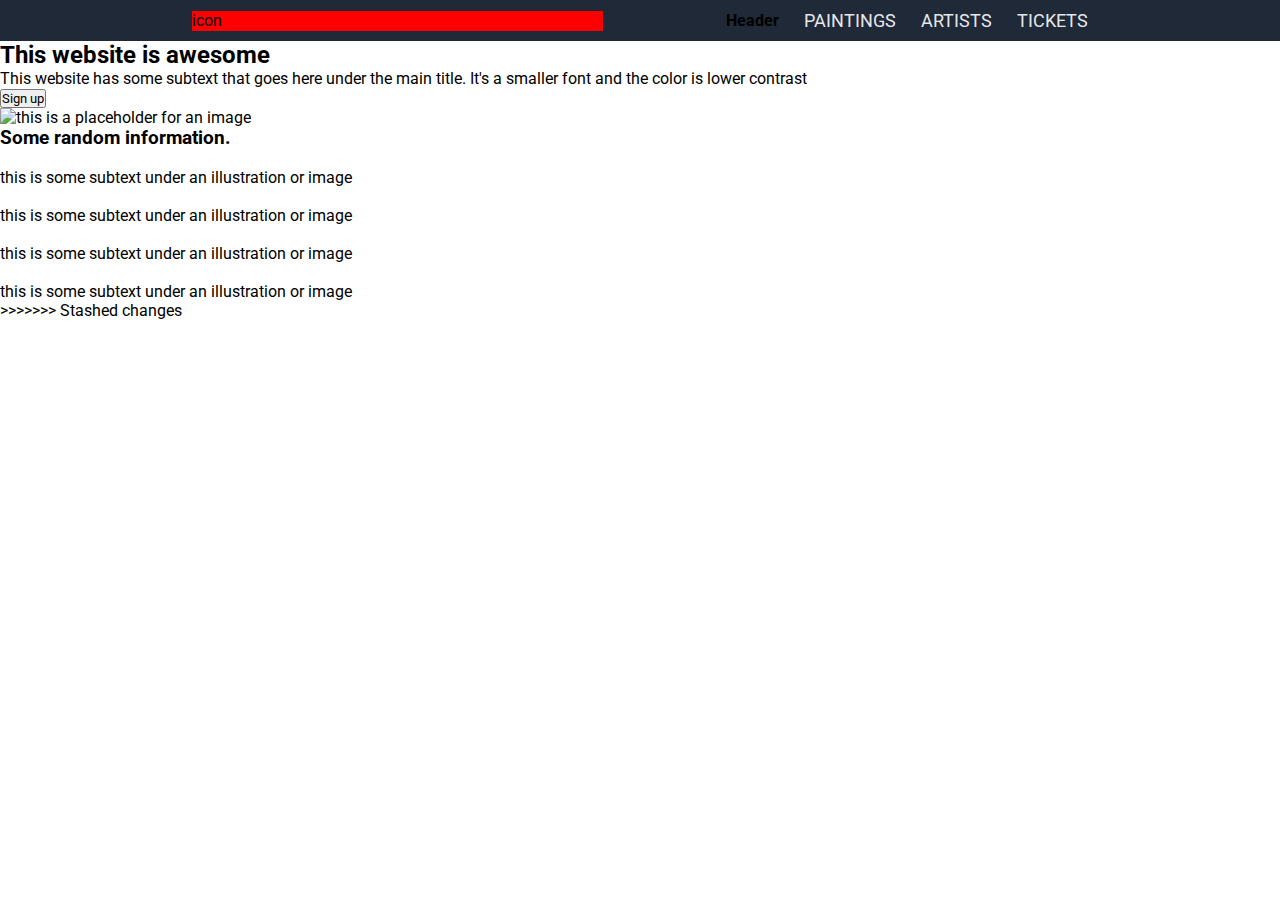
==== index.html @ 4cc6788f "Structure commit" ====
<!DOCTYPE html>
<html lang="en">
<head>
  <meta charset="UTF-8">
  <meta http-equiv="X-UA-Compatible" content="IE=edge">
  <meta name="viewport" content="width=device-width, initial-scale=1.0">
  <link rel="preconnect" href="https://fonts.googleapis.com">
  <link rel="preconnect" href="https://fonts.gstatic.com" crossorigin>
  <link href="https://fonts.googleapis.com/css2?family=Roboto&display=swap" rel="stylesheet">

  <link rel="stylesheet" href="./css/main.css">
  <link rel="stylesheet" href="./css/home.css">
  <title>Home page</title>
</head>
<body>
  <header id="header">
    <div>
      <div class="hdr-logo">
        <div class="icon">
          icon
        </div>
        <strong>Header</strong>
      </div>
      <ul>
        <li>PAINTINGS</li>
        <li>ARTISTS</li>
        <li>TICKETS</li>
      </ul>
    </div>
  </header>

  <main>
    <div>
      <div>
        <h2>This website is awesome</h2>
        <p>This website has some subtext that goes here under the main title. It's a smaller font and the color is lower contrast</p>
        <button type="button">Sign up</button>
      </div>
      <aside>
        <img src="" alt="this is a placeholder for an image">
      </aside>
    </div>
  </main>

  <section>
    <h3>Some random information.</h3>
    <ul>
      <li>
        <img src="" alt="">
        <p>this is some subtext under an illustration or image</p>
      </li>
      <li>
        <img src="" alt="">
        <p>this is some subtext under an illustration or image</p>
      </li>
      <li>
        <img src="" alt="">
        <p>this is some subtext under an illustration or image</p>
      </li>
      <li>
        <img src="" alt="">
        <p>this is some subtext under an illustration or image</p>
      </li>
    </ul>
  </section>
>>>>>>> Stashed changes
</body>
</html>
---- css/main.css ----
* {
    margin: 0;
    padding: 0;
    box-sizing: border-box;
    list-style: none;
    font-family: 'Roboto', sans-serif;
  }
  
  .container {
    width: 1024px;
    height: 100%;
    margin: 0 auto;
  }
  
  :root {
    --darker-main-color: #1F2937;
  }
  
  /* Header part */
  
  #header {
    display: flex;
    justify-content: center;
    background-color: var(--darker-main-color);
    padding: 10px 0;
  }
  
  #header div {
    display: flex;
    width: 70%;
    justify-content: space-between;
    align-items: center;
  }
  
  #header div h1 {
    min-width: fit-content;
    flex: 1;
    font-size: 24px;
    color: #F9FAF8;
    font-weight: 900 !important; 
  }
  
  #header div ul {
    flex: 3;
    display: flex;
    justify-content: end;
    color: #E5E7EB;
    font-size: 18px;
  }
  
  #header div ul li {
    margin-left: 25px;
  }
  
  
  
  .hdr-logo {
    display: inline-flex;
    flex-direction: row;
    justify-content: center;
    align-items: center;
  }
  .icon {
    width: 20px;
    height: 20px;
    background-color: red;
  }
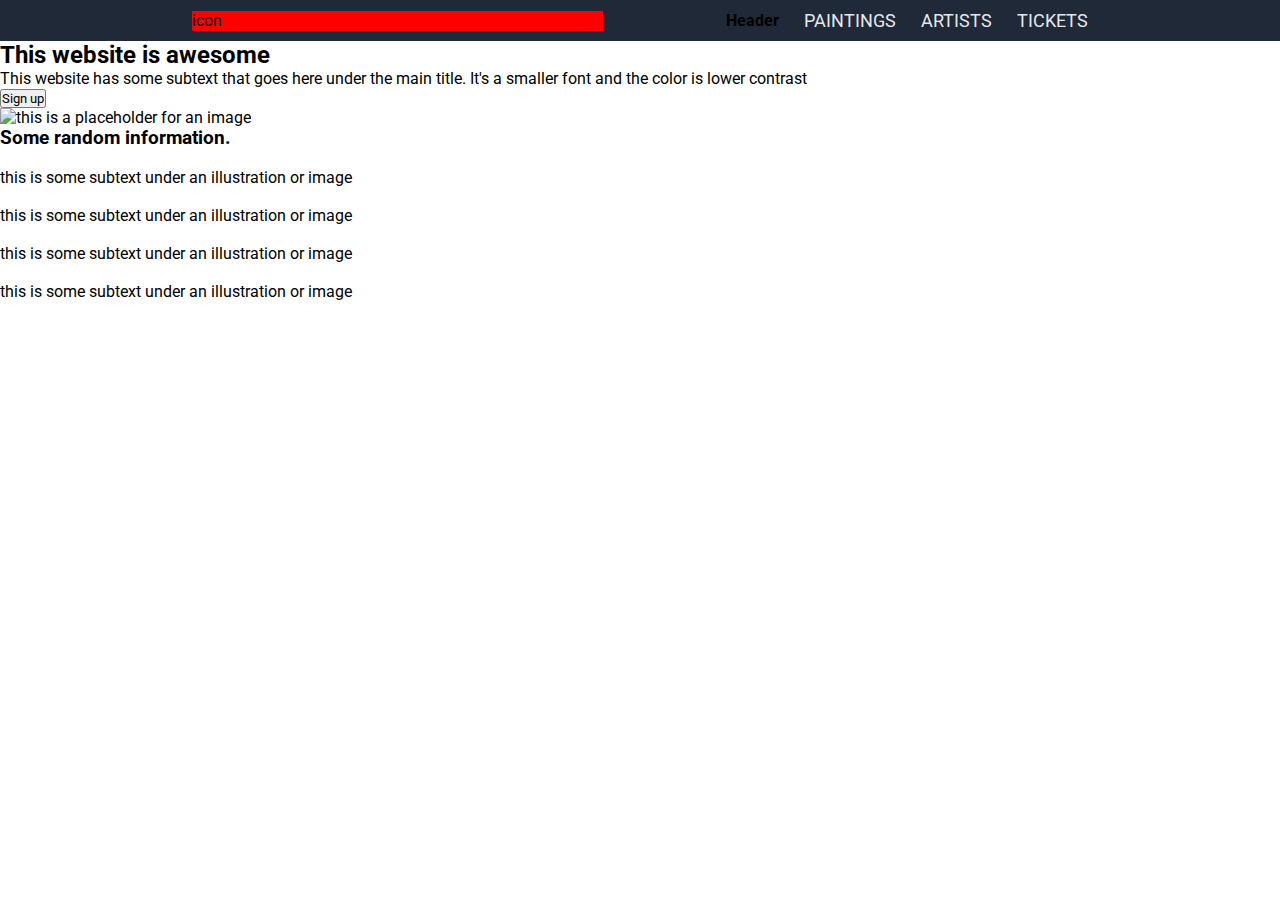
==== commit e475b5b3: "Structure commit" ====
--- a/index.html
+++ b/index.html
@@ -63,6 +63,5 @@
       </li>
     </ul>
   </section>
->>>>>>> Stashed changes
 </body>
 </html>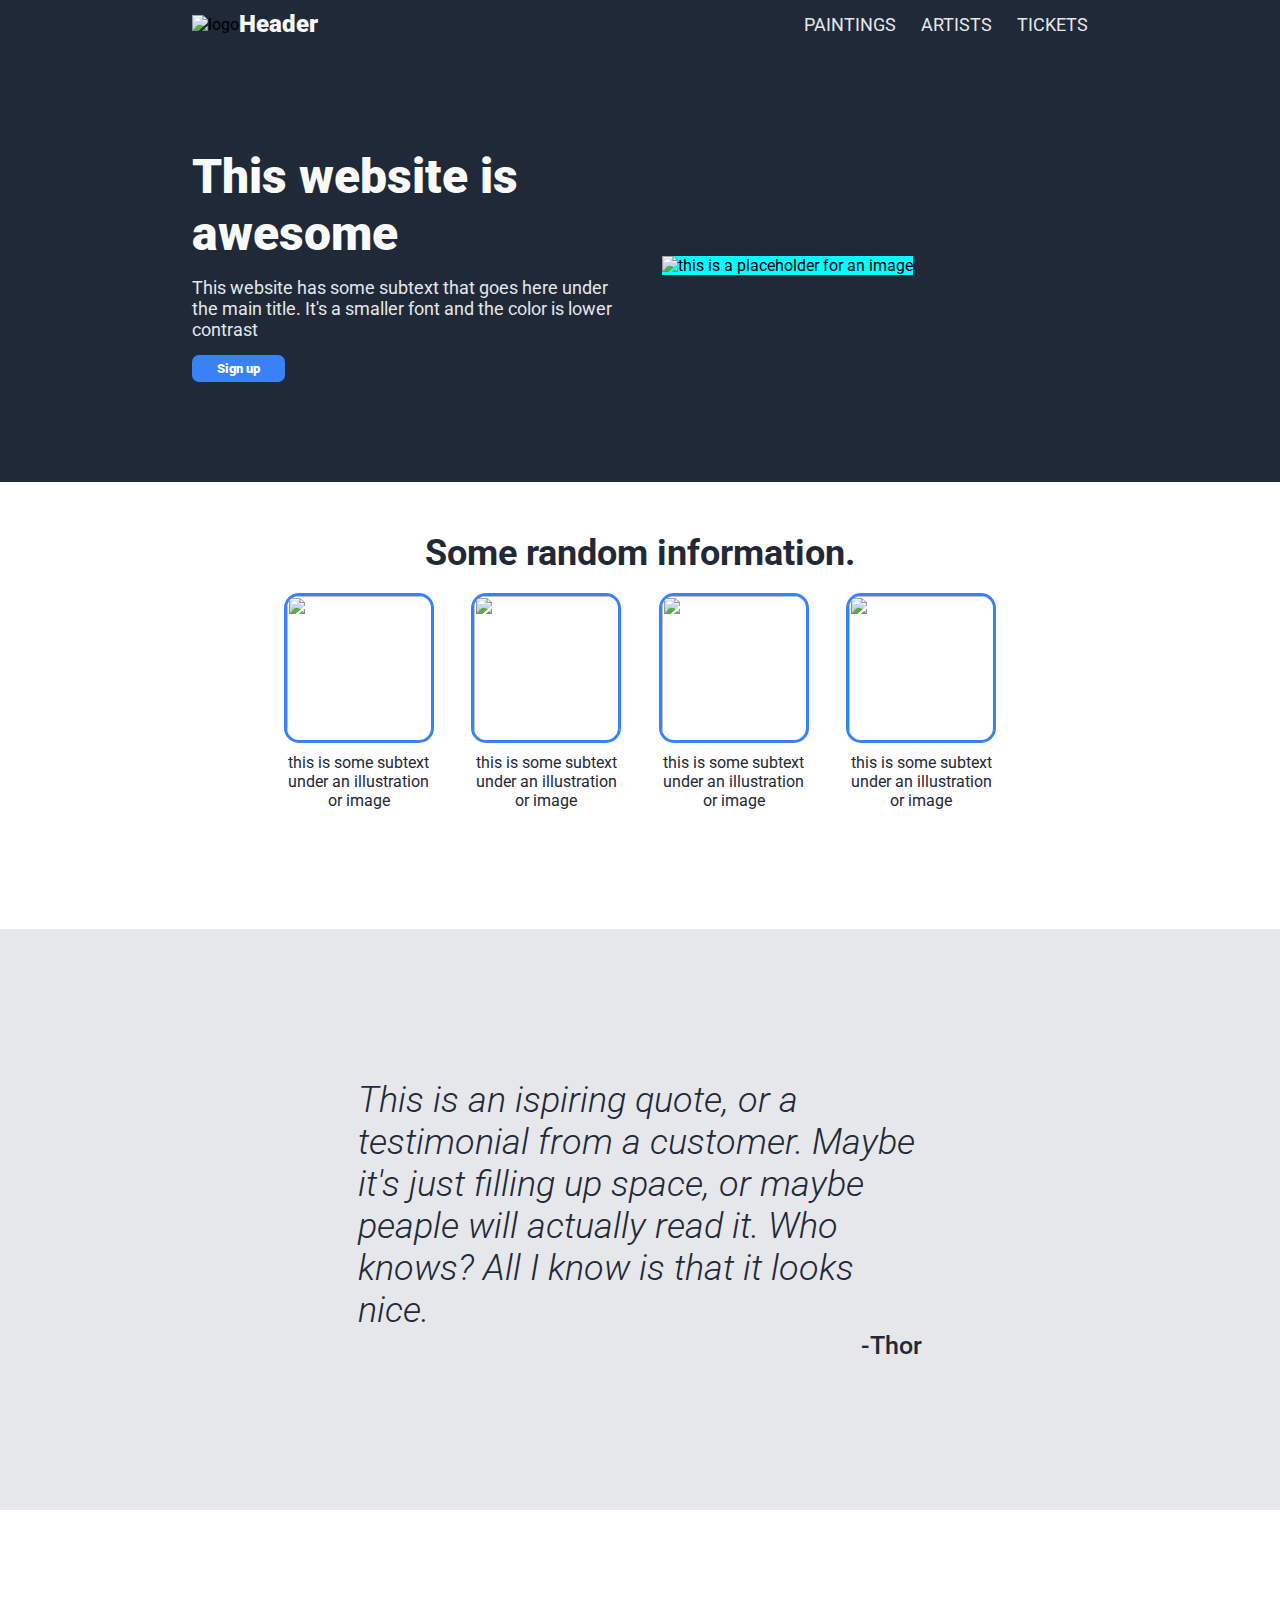
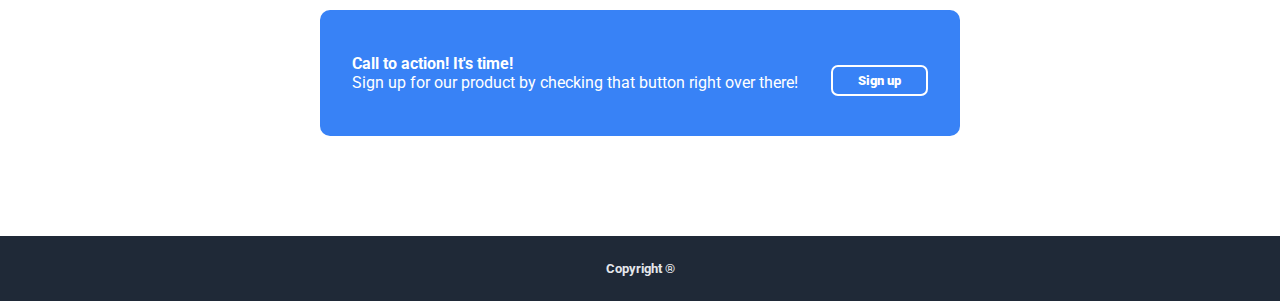
==== commit f090c391: "main page basis finished" ====
--- a/index.html
+++ b/index.html
@@ -5,63 +5,89 @@
   <meta http-equiv="X-UA-Compatible" content="IE=edge">
   <meta name="viewport" content="width=device-width, initial-scale=1.0">
   <link rel="preconnect" href="https://fonts.googleapis.com">
-  <link rel="preconnect" href="https://fonts.gstatic.com" crossorigin>
-  <link href="https://fonts.googleapis.com/css2?family=Roboto&display=swap" rel="stylesheet">
-
-  <link rel="stylesheet" href="./css/main.css">
+<link rel="preconnect" href="https://fonts.gstatic.com" crossorigin>
+<link href="https://fonts.googleapis.com/css2?family=Roboto:ital,wght@0,400;0,900;1,300&display=swap" rel="stylesheet">
+  <link rel="stylesheet" href="./css/style.css">
   <link rel="stylesheet" href="./css/home.css">
-  <title>Home page</title>
+  <title>Document</title>
 </head>
 <body>
-  <header id="header">
-    <div>
-      <div class="hdr-logo">
-        <div class="icon">
-          icon
-        </div>
-        <strong>Header</strong>
+  <header id="header" class="up-container">
+    <div class="container">
+      <div>
+        <img src="" alt="logo">
+        <h1>Header</h1>
       </div>
       <ul>
-        <li>PAINTINGS</li>
-        <li>ARTISTS</li>
-        <li>TICKETS</li>
+        <li><a href="">PAINTINGS</a></li>
+        <li><a href="">ARTISTS</a></li>
+        <li><a href="">TICKETS</a></li>
       </ul>
     </div>
   </header>
 
-  <main>
-    <div>
-      <div>
+  <main class="up-container" id="second-header">
+    <div class="container second-header-container">
+      <div class="second-header-txt-area">
         <h2>This website is awesome</h2>
         <p>This website has some subtext that goes here under the main title. It's a smaller font and the color is lower contrast</p>
-        <button type="button">Sign up</button>
+        <button class="sign-up-btn" type="button">Sign up</button>
       </div>
-      <aside>
+      <div lass="second-header-img-area">
         <img src="" alt="this is a placeholder for an image">
-      </aside>
+      </div>
     </div>
   </main>
 
-  <section>
-    <h3>Some random information.</h3>
-    <ul>
-      <li>
-        <img src="" alt="">
-        <p>this is some subtext under an illustration or image</p>
-      </li>
-      <li>
-        <img src="" alt="">
-        <p>this is some subtext under an illustration or image</p>
-      </li>
-      <li>
-        <img src="" alt="">
-        <p>this is some subtext under an illustration or image</p>
-      </li>
-      <li>
-        <img src="" alt="">
-        <p>this is some subtext under an illustration or image</p>
-      </li>
-    </ul>
+  <section class="up-container" id="information">
+    <div class="container">
+      <h3>Some random information.</h3>
+      <ul class="container">
+        <li>
+          <img class="mid-page-img" src="" alt="">
+          <p>this is some subtext under an illustration or image</p>
+        </li>
+        <li>
+          <img class="mid-page-img" src="" alt="">
+          <p>this is some subtext under an illustration or image</p>
+        </li>
+        <li>
+          <img class="mid-page-img" src="" alt="">
+          <p>this is some subtext under an illustration or image</p>
+        </li>
+        <li>
+          <img class="mid-page-img" src="" alt="">
+          <p>this is some subtext under an illustration or image</p>
+        </li>
+      </ul>
+    </div>
   </section>
+
+  <section id="quote" class="up-container">
+    <div class="container">
+      <div class="container">
+        <p>
+          This is an ispiring quote, or a testimonial from a customer. Maybe it's just filling up space, or maybe peaple will actually read it. Who knows? All I know is that it looks nice.
+          <br><span>-Thor</span>
+        </p>
+      </div>
+    </div>
+  </section>
+
+  <section id="blue-box" class="up-container">
+    <div id="blue-box-container" class="container">
+      <div>
+        <h4>Call to action! It's time!</h4>
+        <p>Sign up for our product by checking that button right over there!</p>
+      </div>
+      <div>
+        <button id="botton-btn" class="sign-up-btn" type="button">Sign up</button>
+      </div>
+    </div>
+  </section>
+
+  <footer>
+    <h5>Copyright ®</h5>
+  </footer>
 </body>
 </html>--- a/css/style.css
+++ b/css/style.css
@@ -0,0 +1,75 @@
+* {
+  box-sizing: border-box;
+  font-family: 'Roboto', sans-serif;
+  list-style: none;
+  margin: 0;
+  padding: 0;
+}
+
+:root {
+  --darker-main-color: #1F2937;
+}
+
+.up-container {
+  display: flex;
+  justify-content: center;
+}
+
+.container {
+  display: flex;
+  align-items: center;
+  justify-content: center;
+  width: 70%;
+}
+
+/* Header part */
+
+#header {
+  background-color: var(--darker-main-color);
+  display: flex;
+  justify-content: center;
+  padding: 10px 0;
+}
+
+
+#header div div {
+  align-items: center;
+  cursor: pointer;
+  display: flex;
+}
+
+#header div div h1 {
+  color: #F9FAF8;
+  flex: 1;
+  font-size: 24px;
+  font-weight: 900; 
+  min-width: fit-content;
+}
+
+#header div ul {
+  display: flex;
+  flex: 3;
+  font-size: 18px;
+  justify-content: end;
+}
+
+#header div ul li {
+  cursor: pointer;
+  margin-left: 25px;
+}
+
+#header div ul li a {
+  text-decoration: none;
+  color: #E5E7EB;
+}
+
+/* Footer part */
+
+footer {
+  display: flex;
+  justify-content: center;
+  background-color: var(--darker-main-color);
+  color: #E5E7EB;
+  padding: 25px 0;
+  margin-top: 100px;
+}--- a/css/home.css
+++ b/css/home.css
@@ -0,0 +1,137 @@
+:root {
+  --darker-main-color: #1F2937;
+  --blue-btn-color: #3882F6;
+}
+
+.sign-up-btn {
+  background-image: linear-gradient(45deg, #3882F6 60%, #5a7cb3, #566277);
+  background-size: 500%;
+  background-position: left;
+  border: none;
+  cursor: pointer;
+  padding: 6px 25px;
+  color: white;
+  font-weight: 900;
+  transition-duration: 2s;
+  border-radius: 7px;
+  margin-top: 15px;
+}
+
+.sign-up-btn:hover {
+  background-position: right;
+}
+
+/* Second header */
+
+#second-header {
+  background-color: var(--darker-main-color);
+}
+
+.second-header-container {
+  display: flex;
+  padding: 100px 0;
+}
+
+.second-header-container div {
+  flex: 1;
+}
+
+.second-header-txt-area {
+  padding-right: 5%;
+}
+
+.second-header-txt-area h2 {
+  font-size: 48px;
+  font-weight: 900;
+  color: #f9faf8;
+}
+
+.second-header-txt-area p {
+  margin-top: 15px;
+  font-size: 18px;
+  color: #e5e7eb;
+}
+
+.second-header-container div img {
+  background-color: aqua;
+}
+
+/* Information */
+
+#information div {
+  flex-direction: column;
+  margin-top: 50px;
+}
+
+#information h3 {
+  font-size: 36px;
+  font-weight: bolder !important;
+  color: var(--darker-main-color);
+}
+
+#information ul li {
+  flex: 1;
+  padding: 3%;
+  display: flex;
+  flex-direction: column;
+  align-items: center;
+  text-align: center;
+}
+
+#information ul li img {
+  width: 150px;
+  height: 150px;
+  border: 3px solid #3882F6;
+  border-radius: 15px;
+}
+
+#information ul li p {
+  margin-top: 10px;
+  color: #1F2937;
+}
+
+/* Quote */
+
+#quote {
+  background-color: #e5e7eb;
+  margin-top: 100px;
+  padding: 150px 0;
+}
+
+#quote div div p span {
+  display: flex;
+  font-size: 25px;
+  font-weight: 500;
+  font-style: normal;
+  color: var(--darker-main-color);
+  justify-content: end;
+}
+
+#quote div div p {
+  font-size: 36px;
+  font-style: italic;
+  font-weight: 300;
+  color: #1f2937;
+  width: 90%;
+}
+
+/* Blue Box */
+
+#blue-box {
+  margin-top: 100px;
+}
+
+#blue-box-container {
+  background-color: var(--blue-btn-color);
+  width: 50%;
+  padding: 40px 0;
+  display: flex;
+  align-items: center;
+  justify-content: space-evenly;
+  color: white;
+  border-radius: 10px;
+}
+
+#botton-btn {
+  border: 2px solid white;
+}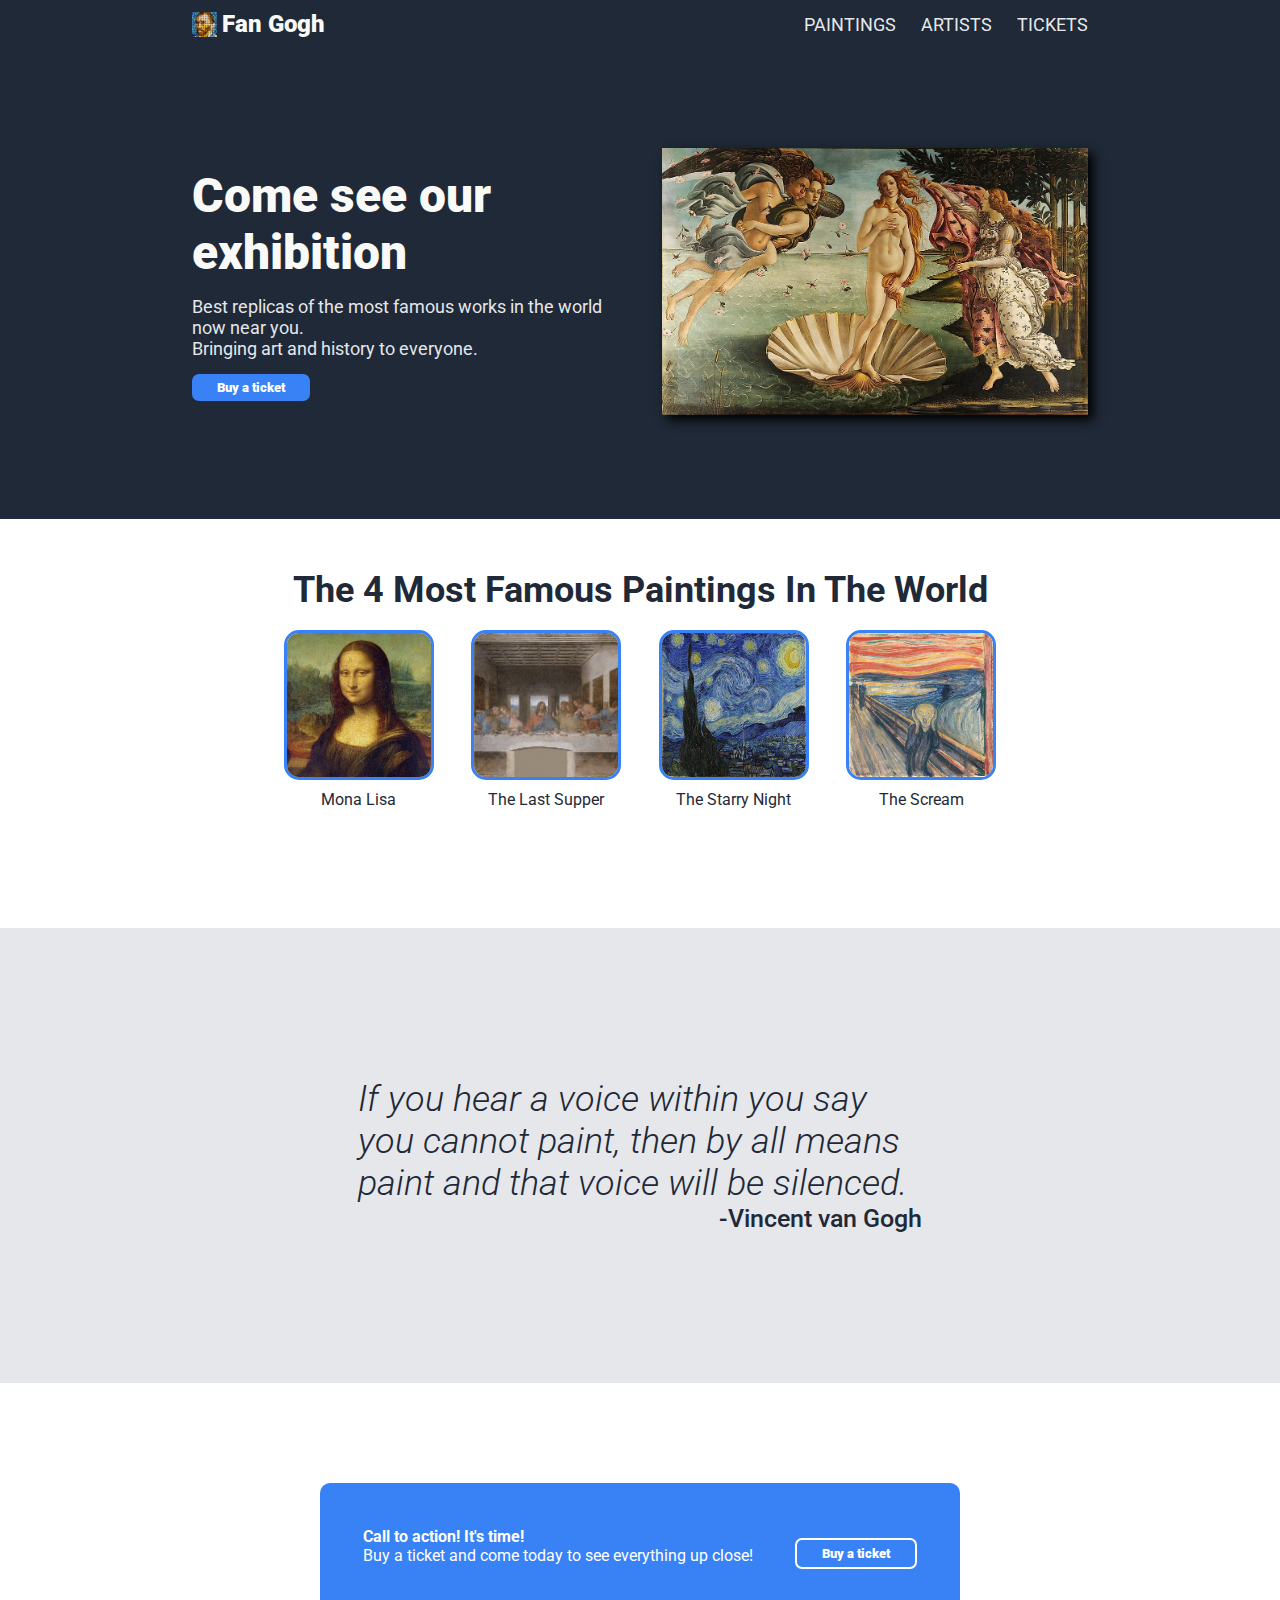
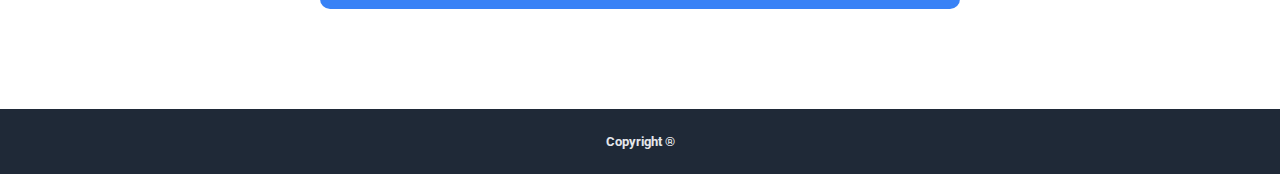
==== commit 4889785d: "alpha main page complete" ====
--- a/index.html
+++ b/index.html
@@ -5,18 +5,19 @@
   <meta http-equiv="X-UA-Compatible" content="IE=edge">
   <meta name="viewport" content="width=device-width, initial-scale=1.0">
   <link rel="preconnect" href="https://fonts.googleapis.com">
-<link rel="preconnect" href="https://fonts.gstatic.com" crossorigin>
-<link href="https://fonts.googleapis.com/css2?family=Roboto:ital,wght@0,400;0,900;1,300&display=swap" rel="stylesheet">
+  <link rel="preconnect" href="https://fonts.gstatic.com" crossorigin>
+  <link href="https://fonts.googleapis.com/css2?family=Roboto:ital,wght@0,400;0,900;1,300&display=swap" rel="stylesheet">
   <link rel="stylesheet" href="./css/style.css">
   <link rel="stylesheet" href="./css/home.css">
-  <title>Document</title>
+  <title>Fan Gogh Exhibition</title>
+  <link rel="shortcut icon" href="/images/icons/favicon-32x32.png" type="image/x-icon">
 </head>
 <body>
   <header id="header" class="up-container">
     <div class="container">
       <div>
-        <img src="" alt="logo">
-        <h1>Header</h1>
+        <img id="logo" src="./images/icons/Retrato-de-van-gogh-p-arte-de-pintura-blocos-de-constru-o-pintor-abstrato-famoso-mosaico.png" alt="logo">
+        <h1>Fan Gogh</h1>
       </div>
       <ul>
         <li><a href="">PAINTINGS</a></li>
@@ -29,35 +30,37 @@
   <main class="up-container" id="second-header">
     <div class="container second-header-container">
       <div class="second-header-txt-area">
-        <h2>This website is awesome</h2>
-        <p>This website has some subtext that goes here under the main title. It's a smaller font and the color is lower contrast</p>
-        <button class="sign-up-btn" type="button">Sign up</button>
+        <h2>Come see our exhibition</h2>
+        <p>Best replicas of the most famous works in the world now near you.<br>Bringing art and history to everyone.</p>
+        <a href="">
+          <button class="sign-up-btn" type="button">Buy a ticket</button>
+        </a>
       </div>
       <div lass="second-header-img-area">
-        <img src="" alt="this is a placeholder for an image">
+        <img src="./images/main-paint/1599px-sandro-botticelli-la-nascita-di-venere-google-art-project-edited.webp" alt="The Birth Of Venus; Paint by Sandro Botticelli in the mid-1480s; The painting is on display in Florence’s Uffizi Gallery">
       </div>
     </div>
   </main>
 
   <section class="up-container" id="information">
     <div class="container">
-      <h3>Some random information.</h3>
+      <h3>The 4 Most Famous Paintings In The World</h3>
       <ul class="container">
         <li>
-          <img class="mid-page-img" src="" alt="">
-          <p>this is some subtext under an illustration or image</p>
+          <img class="mid-page-img" src="./images/4-most-famous-paintings/mona-lisa.png" alt="Mona Lisa painting; Oil on poplar panel">
+          <p>Mona Lisa</p>
         </li>
         <li>
-          <img class="mid-page-img" src="" alt="">
-          <p>this is some subtext under an illustration or image</p>
+          <img class="mid-page-img" src="./images/4-most-famous-paintings/The-Last-Supper.png" alt="">
+          <p>The Last Supper</p>
         </li>
         <li>
-          <img class="mid-page-img" src="" alt="">
-          <p>this is some subtext under an illustration or image</p>
+          <img class="mid-page-img" src="images/4-most-famous-paintings/1280px-van-gogh-starry-night-google-art-project.webp" alt="">
+          <p>The Starry Night</p>
         </li>
         <li>
-          <img class="mid-page-img" src="" alt="">
-          <p>this is some subtext under an illustration or image</p>
+          <img class="mid-page-img" src="./images/4-most-famous-paintings/edvard-munch-1893-the-scream-oil-tempera-and-pastel-on-cardboard-91-x-73-cm-national-gallery-of-norway.webp" alt="">
+          <p>The Scream</p>
         </li>
       </ul>
     </div>
@@ -67,8 +70,8 @@
     <div class="container">
       <div class="container">
         <p>
-          This is an ispiring quote, or a testimonial from a customer. Maybe it's just filling up space, or maybe peaple will actually read it. Who knows? All I know is that it looks nice.
-          <br><span>-Thor</span>
+          If you hear a voice within you say you cannot paint, then by all means paint and that voice will be silenced.
+          <br><span>-Vincent van Gogh </span>
         </p>
       </div>
     </div>
@@ -78,10 +81,10 @@
     <div id="blue-box-container" class="container">
       <div>
         <h4>Call to action! It's time!</h4>
-        <p>Sign up for our product by checking that button right over there!</p>
+        <p>Buy a ticket and come today to see everything up close!</p>
       </div>
       <div>
-        <button id="botton-btn" class="sign-up-btn" type="button">Sign up</button>
+        <button id="botton-btn" class="sign-up-btn" type="button">Buy a ticket</button>
       </div>
     </div>
   </section>
--- a/css/style.css
+++ b/css/style.css
@@ -29,6 +29,11 @@
   display: flex;
   justify-content: center;
   padding: 10px 0;
+}
+
+#logo {
+  height: 25px;
+  margin-right: 5px;
 }
 
 
--- a/css/home.css
+++ b/css/home.css
@@ -1,20 +1,20 @@
 :root {
+  --blue-btn-color: #3882F6;
   --darker-main-color: #1F2937;
-  --blue-btn-color: #3882F6;
 }
 
 .sign-up-btn {
   background-image: linear-gradient(45deg, #3882F6 60%, #5a7cb3, #566277);
+  background-position: left;
+  border-radius: 7px;
   background-size: 500%;
-  background-position: left;
   border: none;
+  color: white;
   cursor: pointer;
+  font-weight: 900;
+  margin-top: 15px;
   padding: 6px 25px;
-  color: white;
-  font-weight: 900;
   transition-duration: 2s;
-  border-radius: 7px;
-  margin-top: 15px;
 }
 
 .sign-up-btn:hover {
@@ -41,19 +41,20 @@
 }
 
 .second-header-txt-area h2 {
+  color: #f9faf8;
   font-size: 48px;
   font-weight: 900;
-  color: #f9faf8;
 }
 
 .second-header-txt-area p {
+  color: #e5e7eb;
+  font-size: 18px;
   margin-top: 15px;
-  font-size: 18px;
-  color: #e5e7eb;
 }
 
 .second-header-container div img {
-  background-color: aqua;
+  width: 100%;
+  box-shadow: 5px 5px 10px black;
 }
 
 /* Information */
@@ -64,30 +65,32 @@
 }
 
 #information h3 {
+  color: var(--darker-main-color);
   font-size: 36px;
   font-weight: bolder !important;
-  color: var(--darker-main-color);
 }
 
 #information ul li {
+  align-items: center;
+  display: flex;
   flex: 1;
+  flex-direction: column;
   padding: 3%;
-  display: flex;
-  flex-direction: column;
-  align-items: center;
   text-align: center;
+  justify-content: start;
 }
 
 #information ul li img {
-  width: 150px;
-  height: 150px;
   border: 3px solid #3882F6;
   border-radius: 15px;
+  height: 150px;
+  width: 150px;
+  overflow: hidden;
 }
 
 #information ul li p {
+  color: #1F2937;
   margin-top: 10px;
-  color: #1F2937;
 }
 
 /* Quote */
@@ -99,19 +102,19 @@
 }
 
 #quote div div p span {
+  color: var(--darker-main-color);
   display: flex;
   font-size: 25px;
+  font-style: normal;
   font-weight: 500;
-  font-style: normal;
-  color: var(--darker-main-color);
   justify-content: end;
 }
 
 #quote div div p {
+  color: #1f2937;
   font-size: 36px;
   font-style: italic;
   font-weight: 300;
-  color: #1f2937;
   width: 90%;
 }
 
@@ -122,14 +125,14 @@
 }
 
 #blue-box-container {
+  align-items: center;
   background-color: var(--blue-btn-color);
+  border-radius: 10px;
+  color: white;
+  display: flex;
+  justify-content: space-evenly;
+  padding: 40px 0;
   width: 50%;
-  padding: 40px 0;
-  display: flex;
-  align-items: center;
-  justify-content: space-evenly;
-  color: white;
-  border-radius: 10px;
 }
 
 #botton-btn {
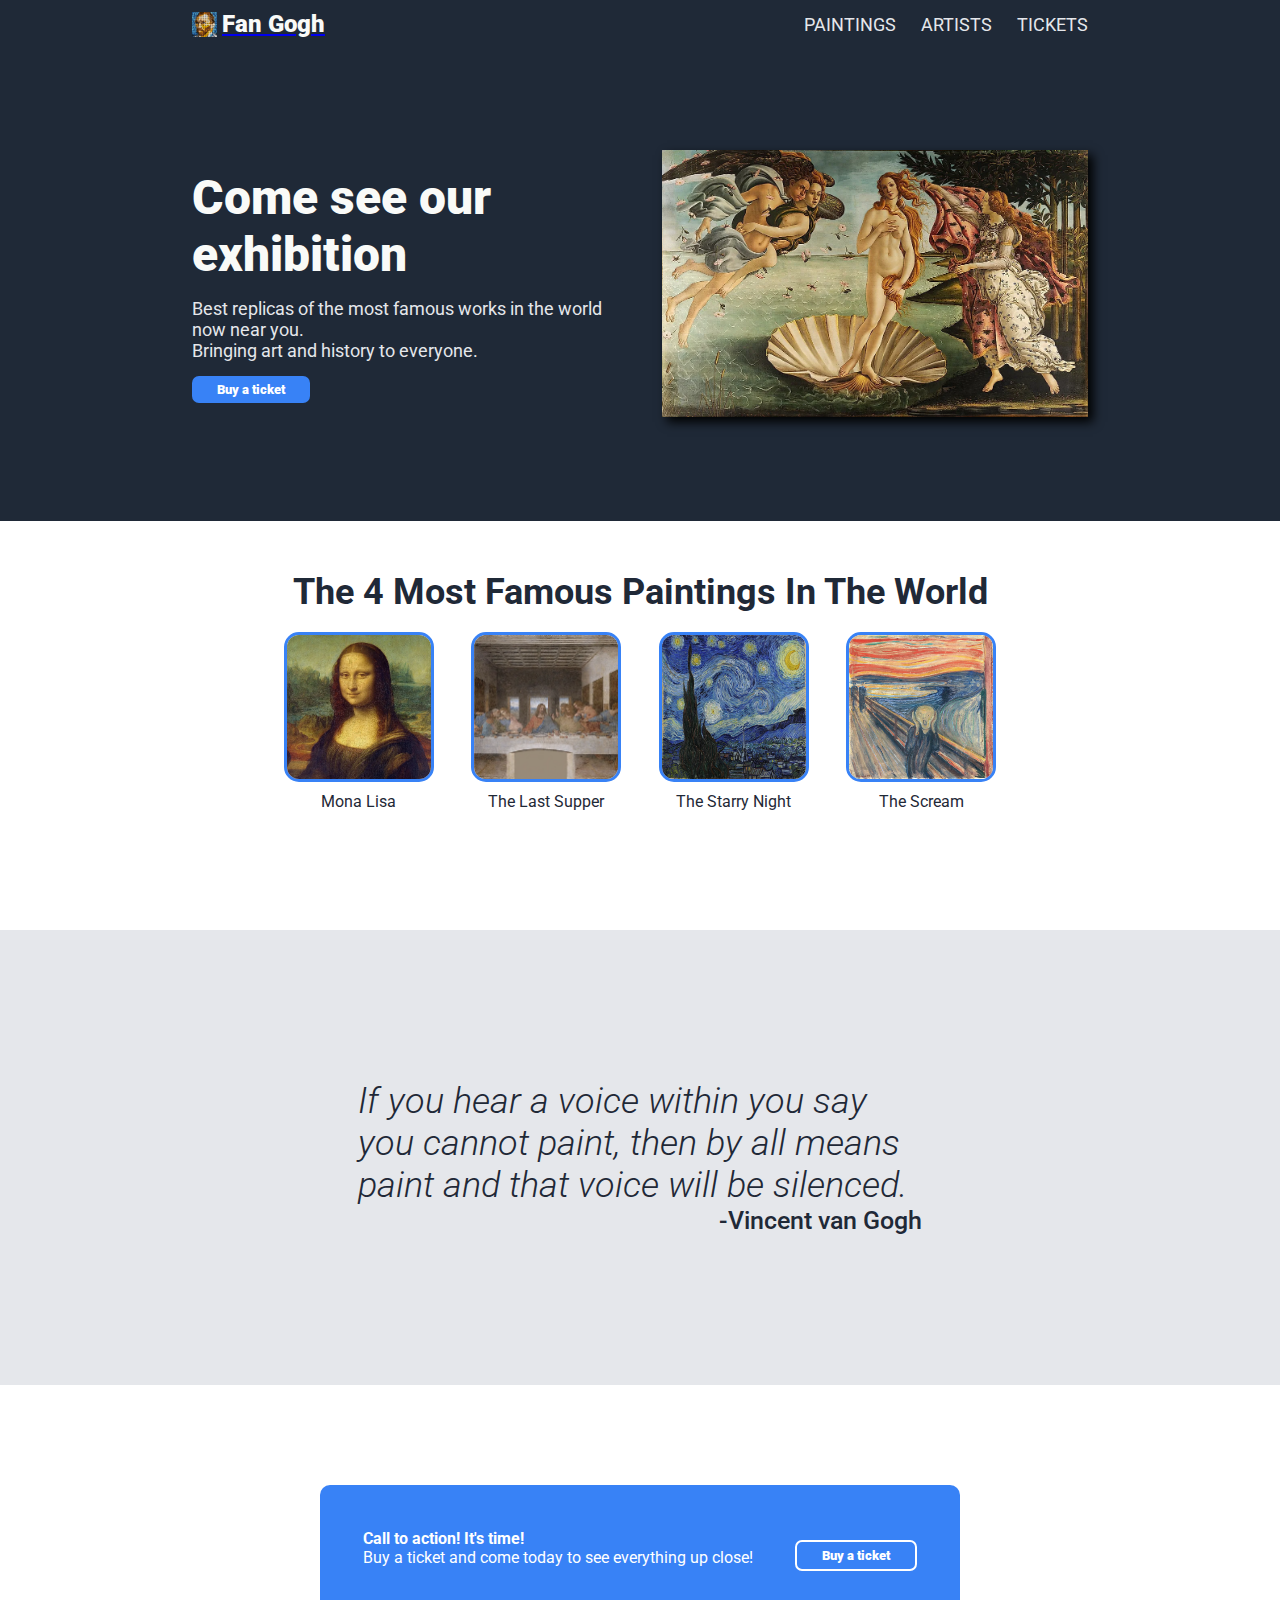
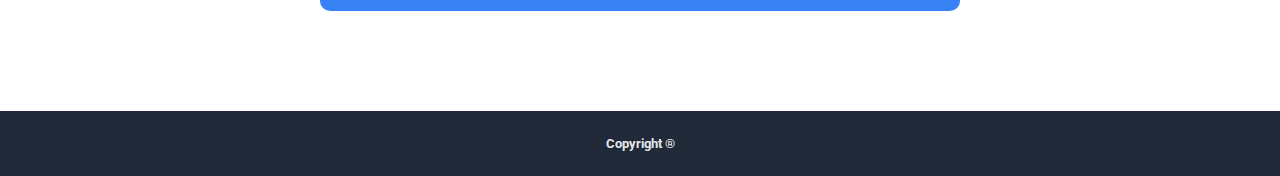
==== commit 474f0db6: "corrections on header" ====
--- a/index.html
+++ b/index.html
@@ -15,10 +15,10 @@
 <body>
   <header id="header" class="up-container">
     <div class="container">
-      <div>
+      <a href="#top">
         <img id="logo" src="./images/icons/Retrato-de-van-gogh-p-arte-de-pintura-blocos-de-constru-o-pintor-abstrato-famoso-mosaico.png" alt="logo">
         <h1>Fan Gogh</h1>
-      </div>
+      </a>
       <ul>
         <li><a href="">PAINTINGS</a></li>
         <li><a href="">ARTISTS</a></li>
--- a/css/style.css
+++ b/css/style.css
@@ -29,6 +29,8 @@
   display: flex;
   justify-content: center;
   padding: 10px 0;
+  position: fixed;
+  width: 100vw;
 }
 
 #logo {
@@ -37,13 +39,13 @@
 }
 
 
-#header div div {
+#header div div, header div a {
   align-items: center;
   cursor: pointer;
   display: flex;
 }
 
-#header div div h1 {
+#header div a h1 {
   color: #F9FAF8;
   flex: 1;
   font-size: 24px;
--- a/css/home.css
+++ b/css/home.css
@@ -29,7 +29,7 @@
 
 .second-header-container {
   display: flex;
-  padding: 100px 0;
+  padding: 150px 0 100px 0;
 }
 
 .second-header-container div {
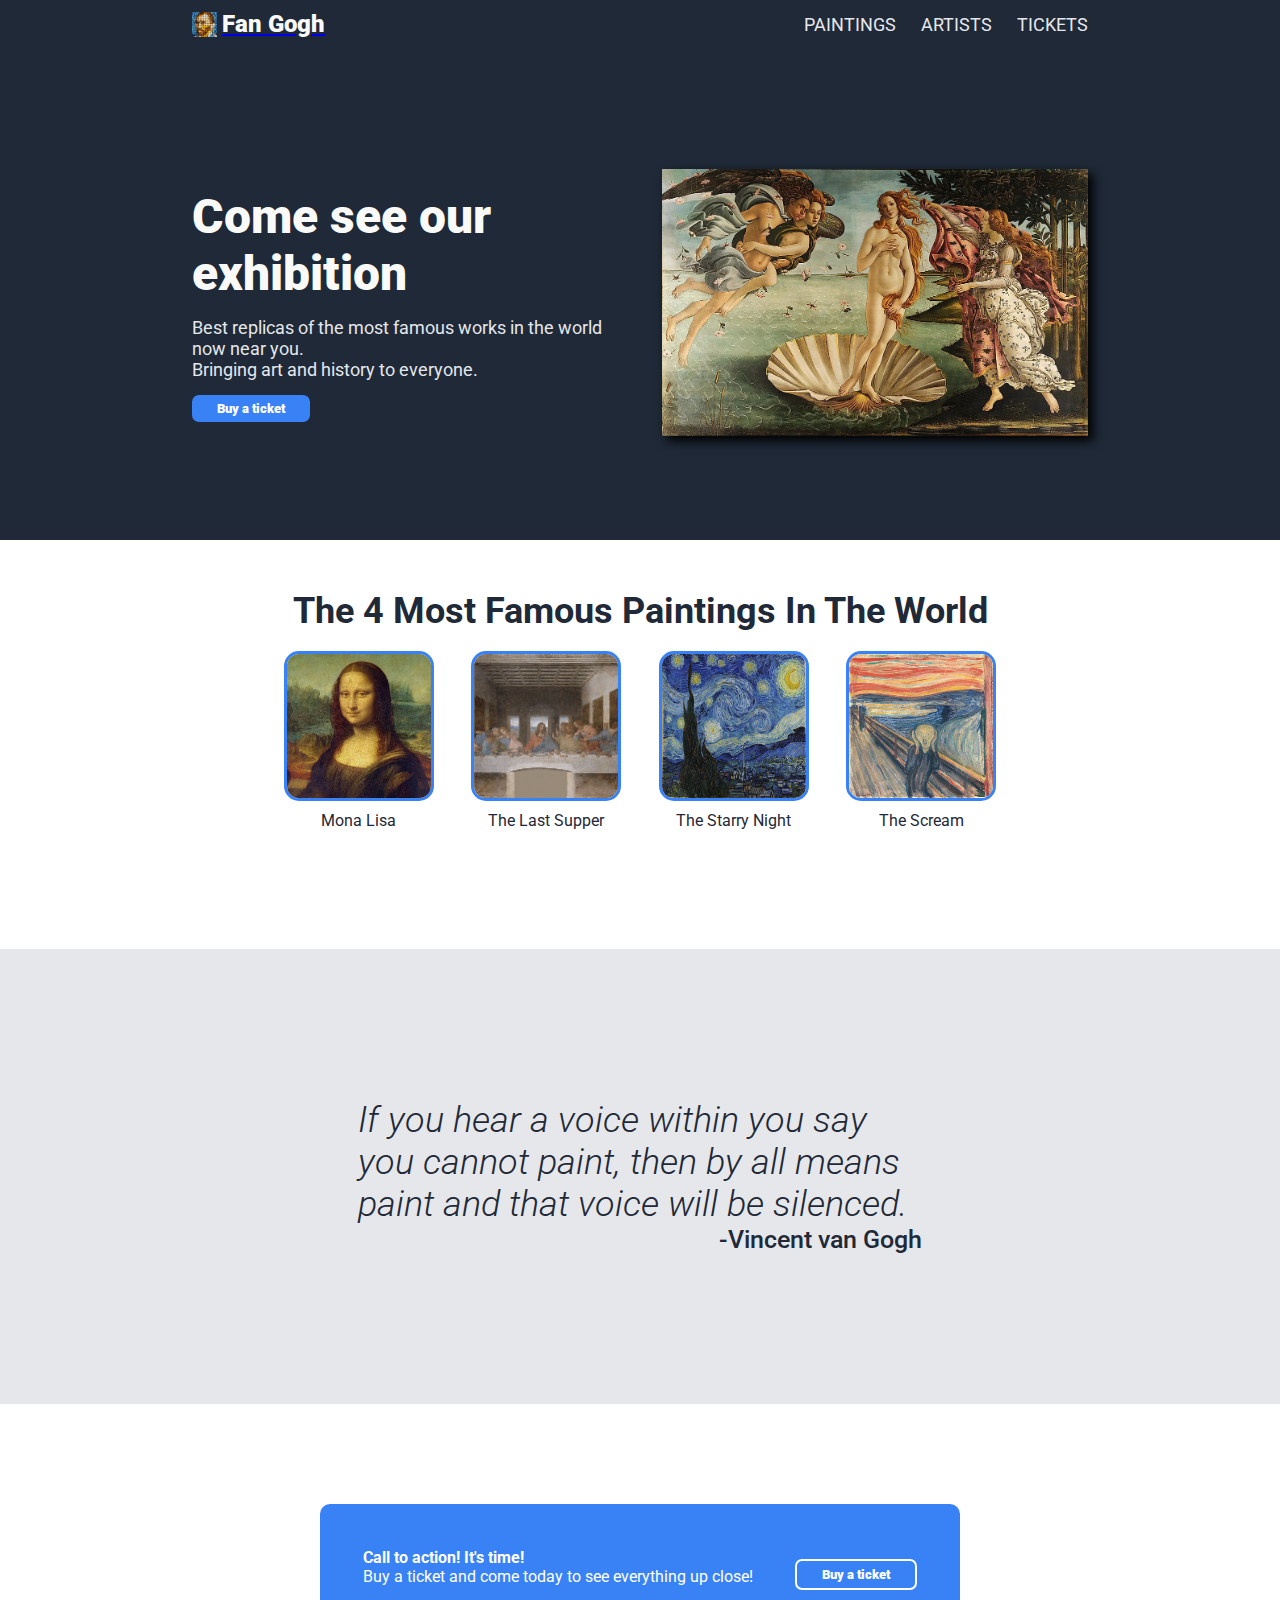
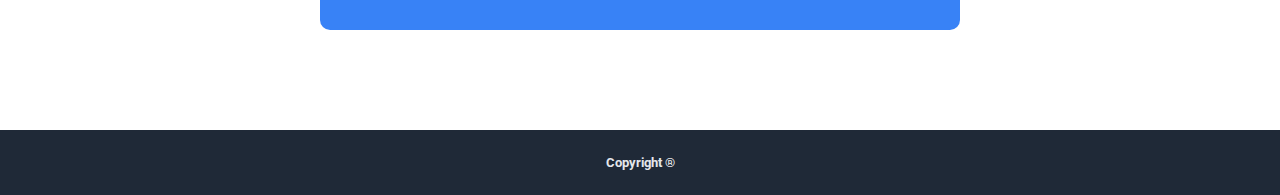
==== commit 6aae2827: "tickets + the main page update" ====
--- a/index.html
+++ b/index.html
@@ -1,96 +1,109 @@
 <!DOCTYPE html>
 <html lang="en">
-<head>
-  <meta charset="UTF-8">
-  <meta http-equiv="X-UA-Compatible" content="IE=edge">
-  <meta name="viewport" content="width=device-width, initial-scale=1.0">
-  <link rel="preconnect" href="https://fonts.googleapis.com">
-  <link rel="preconnect" href="https://fonts.gstatic.com" crossorigin>
-  <link href="https://fonts.googleapis.com/css2?family=Roboto:ital,wght@0,400;0,900;1,300&display=swap" rel="stylesheet">
-  <link rel="stylesheet" href="./css/style.css">
-  <link rel="stylesheet" href="./css/home.css">
-  <title>Fan Gogh Exhibition</title>
-  <link rel="shortcut icon" href="/images/icons/favicon-32x32.png" type="image/x-icon">
-</head>
-<body>
-  <header id="header" class="up-container">
-    <div class="container">
-      <a href="#top">
-        <img id="logo" src="./images/icons/Retrato-de-van-gogh-p-arte-de-pintura-blocos-de-constru-o-pintor-abstrato-famoso-mosaico.png" alt="logo">
-        <h1>Fan Gogh</h1>
-      </a>
-      <ul>
-        <li><a href="">PAINTINGS</a></li>
-        <li><a href="">ARTISTS</a></li>
-        <li><a href="">TICKETS</a></li>
-      </ul>
-    </div>
-  </header>
+  <head>
+    <meta charset="UTF-8" />
+    <meta http-equiv="X-UA-Compatible" content="IE=edge" />
+    <meta name="viewport" content="width=device-width, initial-scale=1.0" />
+    <link rdisplayel="preconnect" href="https://fonts.googleapis.com" />
+    <link rel="preconnect" href="https://fonts.gstatic.com" crossorigin />
+    <link href="https://fonts.googleapis.com/css2?family=Roboto:ital,wght@0,400;0,900;1,300&display=swap" rel="stylesheet" />
+    <link rel="stylesheet" href="./css/style.css" />
+    <link rel="stylesheet" href="./css/home.css" />
+    <title>Fan Gogh Exhibition</title>
+    <link rel="shortcut icon" href="/images/icons/favicon-32x32.png" type="image/x-icon" />
+  </head>
+  <body>
+    <header id="header" class="up-container">
+      <div class="container">
+        <a href="#top">
+          <img
+            id="logo"
+            src="./images/icons/Retrato-de-van-gogh-p-arte-de-pintura-blocos-de-constru-o-pintor-abstrato-famoso-mosaico.png"
+            alt="logo"
+          />
+          <h1>Fan Gogh</h1>
+        </a>
+        <ul>
+          <li><a href="">PAINTINGS</a></li>
+          <li><a href="">ARTISTS</a></li>
+          <li><a href="#blue-box">TICKETS</a></li>
+        </ul>
+      </div>
+    </header>
 
-  <main class="up-container" id="second-header">
-    <div class="container second-header-container">
-      <div class="second-header-txt-area">
-        <h2>Come see our exhibition</h2>
-        <p>Best replicas of the most famous works in the world now near you.<br>Bringing art and history to everyone.</p>
-        <a href="">
-          <button class="sign-up-btn" type="button">Buy a ticket</button>
-        </a>
+    //hero-section
+
+    <section class="up-container" id="second-header">
+      <div class="container second-header-container">
+        <div class="second-header-txt-area">
+          <h2>Come see our exhibition</h2>
+          <p>Best replicas of the most famous works in the world now near you.<br />Bringing art and history to everyone.</p>
+          <a href="">
+            <button class="sign-up-btn" type="button">Buy a ticket</button>
+          </a>
+        </div>
+        <div lass="second-header-img-area">
+          <img
+            src="./images/main-paint/1599px-sandro-botticelli-la-nascita-di-venere-google-art-project-edited.webp"
+            alt="The Birth Of Venus; Paint by Sandro Botticelli in the mid-1480s; The painting is on display in Florence’s Uffizi Gallery"
+          />
+        </div>
       </div>
-      <div lass="second-header-img-area">
-        <img src="./images/main-paint/1599px-sandro-botticelli-la-nascita-di-venere-google-art-project-edited.webp" alt="The Birth Of Venus; Paint by Sandro Botticelli in the mid-1480s; The painting is on display in Florence’s Uffizi Gallery">
+    </section>
+
+    <main class="up-container" id="information">
+      <div class="container">
+        <h3>The 4 Most Famous Paintings In The World</h3>
+        <ul class="container">
+          <li>
+            <img class="mid-page-img" src="./images/4-most-famous-paintings/mona-lisa.png" alt="Mona Lisa painting; Oil on poplar panel" />
+            <p>Mona Lisa</p>
+          </li>
+          <li>
+            <img class="mid-page-img" src="./images/4-most-famous-paintings/The-Last-Supper.png" alt="" />
+            <p>The Last Supper</p>
+          </li>
+          <li>
+            <img class="mid-page-img" src="images/4-most-famous-paintings/1280px-van-gogh-starry-night-google-art-project.webp" alt="" />
+            <p>The Starry Night</p>
+          </li>
+          <li>
+            <img
+              class="mid-page-img"
+              src="./images/4-most-famous-paintings/edvard-munch-1893-the-scream-oil-tempera-and-pastel-on-cardboard-91-x-73-cm-national-gallery-of-norway.webp"
+              alt=""
+            />
+            <p>The Scream</p>
+          </li>
+        </ul>
       </div>
-    </div>
-  </main>
+    </main>
 
-  <section class="up-container" id="information">
-    <div class="container">
-      <h3>The 4 Most Famous Paintings In The World</h3>
-      <ul class="container">
-        <li>
-          <img class="mid-page-img" src="./images/4-most-famous-paintings/mona-lisa.png" alt="Mona Lisa painting; Oil on poplar panel">
-          <p>Mona Lisa</p>
-        </li>
-        <li>
-          <img class="mid-page-img" src="./images/4-most-famous-paintings/The-Last-Supper.png" alt="">
-          <p>The Last Supper</p>
-        </li>
-        <li>
-          <img class="mid-page-img" src="images/4-most-famous-paintings/1280px-van-gogh-starry-night-google-art-project.webp" alt="">
-          <p>The Starry Night</p>
-        </li>
-        <li>
-          <img class="mid-page-img" src="./images/4-most-famous-paintings/edvard-munch-1893-the-scream-oil-tempera-and-pastel-on-cardboard-91-x-73-cm-national-gallery-of-norway.webp" alt="">
-          <p>The Scream</p>
-        </li>
-      </ul>
-    </div>
-  </section>
+    <section id="quote" class="up-container">
+      <div class="container">
+        <div class="container">
+          <p>
+            If you hear a voice within you say you cannot paint, then by all means paint and that voice will be silenced.
+            <br /><span>-Vincent van Gogh </span>
+          </p>
+        </div>
+      </div>
+    </section>
 
-  <section id="quote" class="up-container">
-    <div class="container">
-      <div class="container">
-        <p>
-          If you hear a voice within you say you cannot paint, then by all means paint and that voice will be silenced.
-          <br><span>-Vincent van Gogh </span>
-        </p>
+    <section id="blue-box" class="up-container">
+      <div id="blue-box-container" class="container">
+        <div>
+          <h4>Call to action! It's time!</h4>
+          <p>Buy a ticket and come today to see everything up close!</p>
+        </div>
+        <div>
+          <button id="botton-btn" class="sign-up-btn" type="button">Buy a ticket</button>
+        </div>
       </div>
-    </div>
-  </section>
+    </section>
 
-  <section id="blue-box" class="up-container">
-    <div id="blue-box-container" class="container">
-      <div>
-        <h4>Call to action! It's time!</h4>
-        <p>Buy a ticket and come today to see everything up close!</p>
-      </div>
-      <div>
-        <button id="botton-btn" class="sign-up-btn" type="button">Buy a ticket</button>
-      </div>
-    </div>
-  </section>
-
-  <footer>
-    <h5>Copyright ®</h5>
-  </footer>
-</body>
-</html>+    <footer>
+      <h5>Copyright ®</h5>
+    </footer>
+  </body>
+</html>
--- a/css/style.css
+++ b/css/style.css
@@ -1,20 +1,27 @@
 * {
   box-sizing: border-box;
-  font-family: 'Roboto', sans-serif;
+  font-family: "Roboto", sans-serif;
   list-style: none;
   margin: 0;
   padding: 0;
 }
 
 :root {
-  --darker-main-color: #1F2937;
+  --darker-main-color: #1f2937;
 }
 
 .up-container {
   display: flex;
   justify-content: center;
 }
-
+.column-container {
+  display: flex;
+  flex-direction: column-reverse;
+  text-align: center;
+  padding: 150px;
+  /* align-content: center; */
+  /* justify-content: center; */
+}
 .container {
   display: flex;
   align-items: center;
@@ -38,18 +45,18 @@
   margin-right: 5px;
 }
 
-
-#header div div, header div a {
+#header div div,
+header div a {
   align-items: center;
   cursor: pointer;
   display: flex;
 }
 
 #header div a h1 {
-  color: #F9FAF8;
+  color: #f9faf8;
   flex: 1;
   font-size: 24px;
-  font-weight: 900; 
+  font-weight: 900;
   min-width: fit-content;
 }
 
@@ -67,7 +74,7 @@
 
 #header div ul li a {
   text-decoration: none;
-  color: #E5E7EB;
+  color: #e5e7eb;
 }
 
 /* Footer part */
@@ -76,7 +83,13 @@
   display: flex;
   justify-content: center;
   background-color: var(--darker-main-color);
-  color: #E5E7EB;
+  color: #e5e7eb;
   padding: 25px 0;
   margin-top: 100px;
-}+}
+tickets-wrapper {
+  display: flex;
+}
+.tickets-item {
+  color: #e5e7eb;
+}
